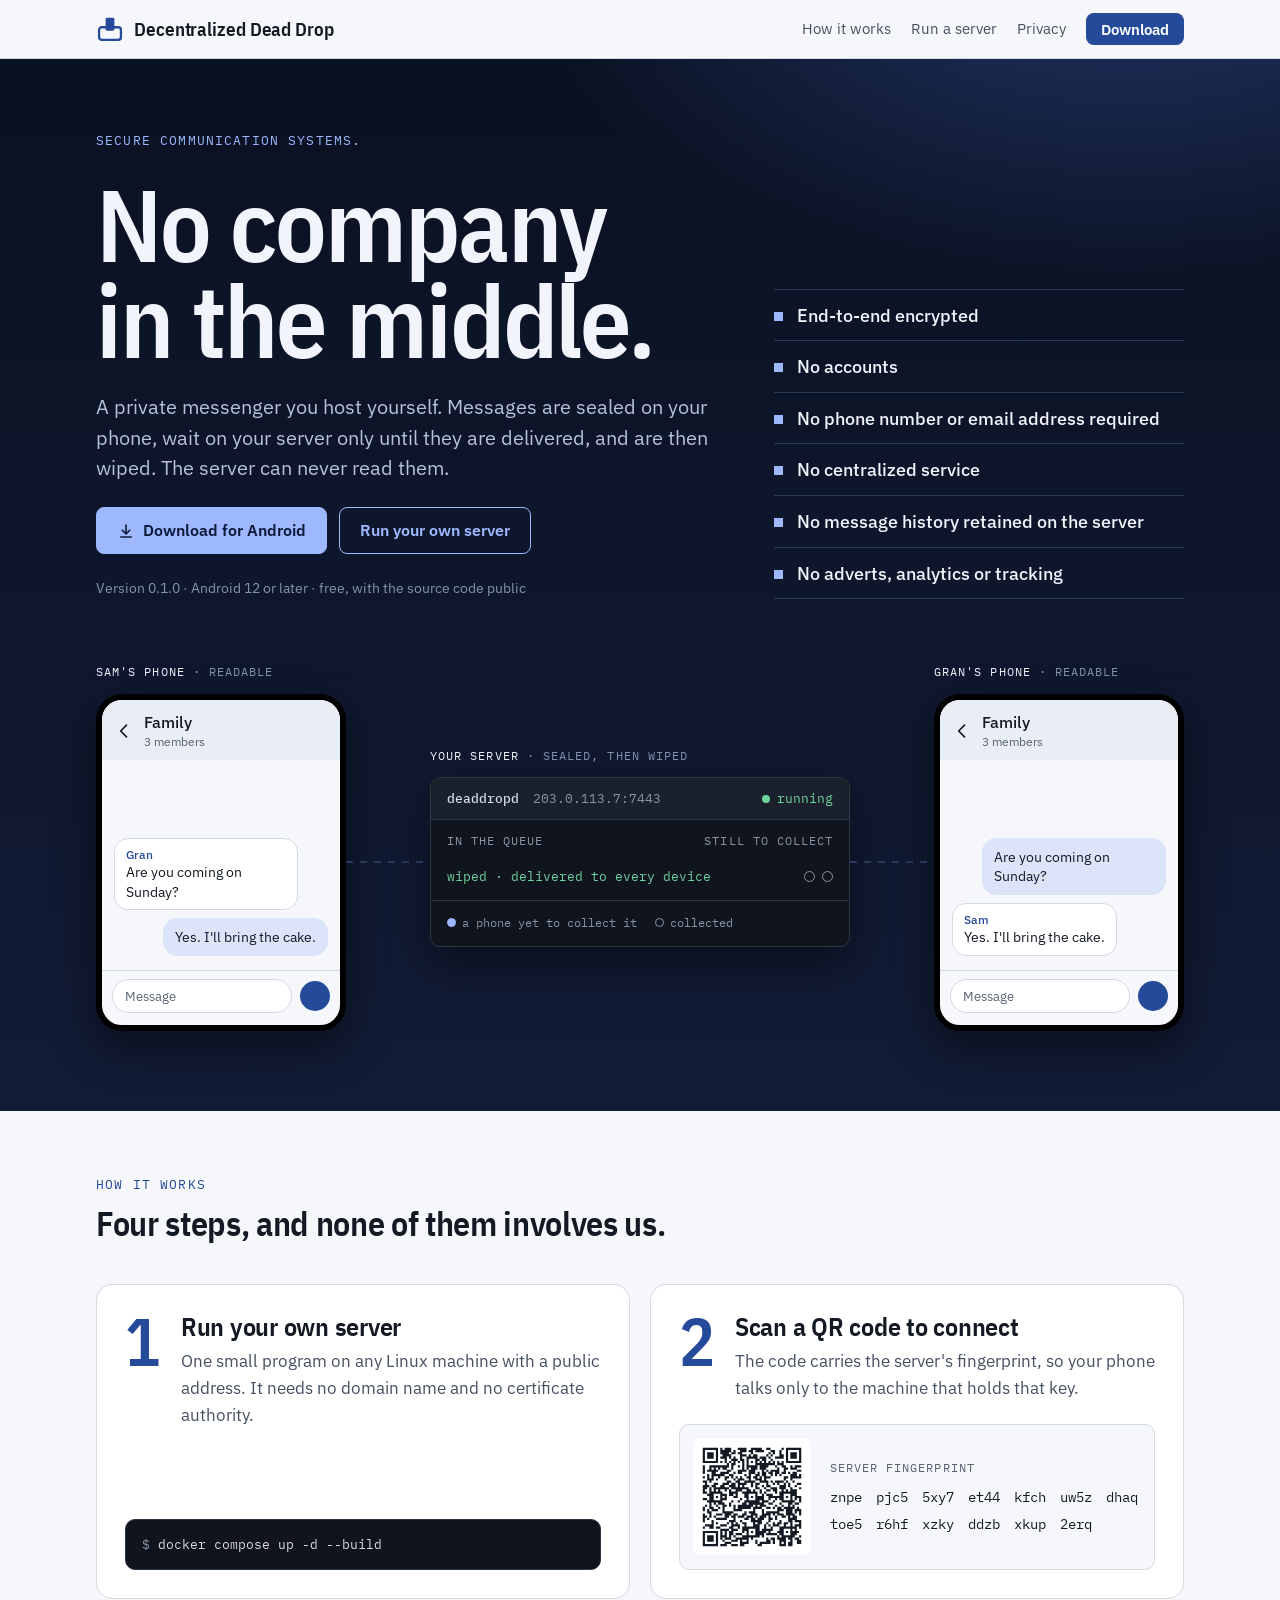
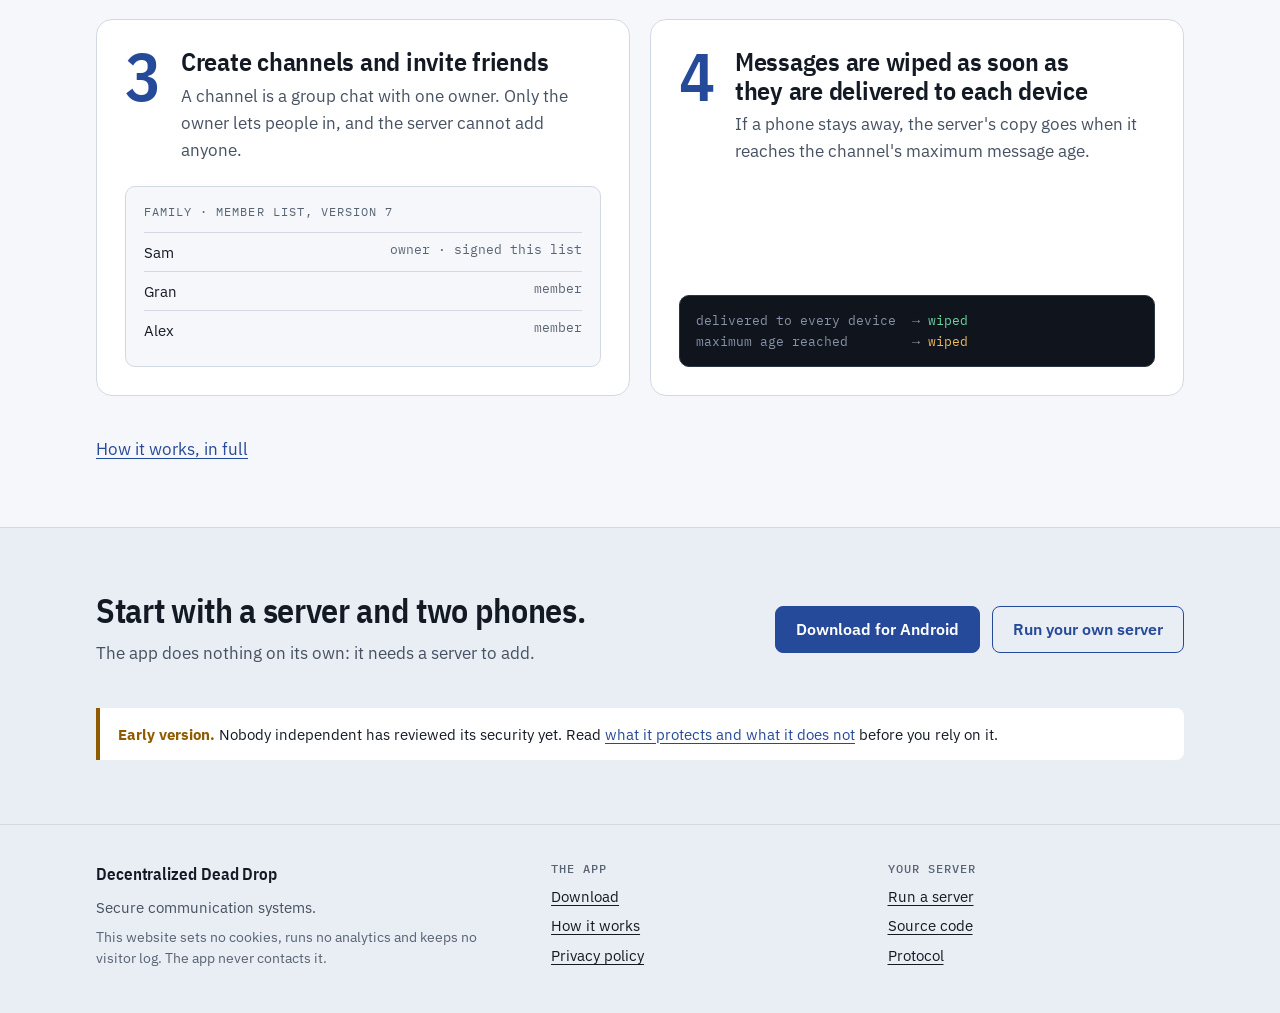
==== site/index.html @ c1031be3 "The website's pages, its web server configuration, and deployment notes from a real server site/: th" ====
<!doctype html>
<html lang="en">
<head>
<meta charset="utf-8">
<meta name="viewport" content="width=device-width, initial-scale=1, viewport-fit=cover">
<title>Decentralized Dead Drop</title>
<meta name="description" content="A private messenger you host yourself. Messages are sealed on your phone, wait on your server only until they are delivered, and are then wiped.">
<link rel="icon" href="icon.svg" type="image/svg+xml">
<link rel="stylesheet" href="style.css">
</head>
<body>
<svg class="defs" width="0" height="0" aria-hidden="true"><symbol id="qr" viewBox="0 0 53 53"><path d="M4 4h7v1h-7zM12 4h1v1h-1zM14 4h3v1h-3zM20 4h4v1h-4zM26 4h5v1h-5zM33 4h2v1h-2zM40 4h1v1h-1zM42 4h7v1h-7zM4 5h1v1h-1zM10 5h1v1h-1zM12 5h5v1h-5zM18 5h1v1h-1zM21 5h3v1h-3zM25 5h2v1h-2zM28 5h4v1h-4zM35 5h2v1h-2zM39 5h1v1h-1zM42 5h1v1h-1zM48 5h1v1h-1zM4 6h1v1h-1zM6 6h3v1h-3zM10 6h1v1h-1zM12 6h4v1h-4zM17 6h2v1h-2zM20 6h2v1h-2zM26 6h1v1h-1zM34 6h1v1h-1zM36 6h1v1h-1zM39 6h1v1h-1zM42 6h1v1h-1zM44 6h3v1h-3zM48 6h1v1h-1zM4 7h1v1h-1zM6 7h3v1h-3zM10 7h1v1h-1zM13 7h4v1h-4zM21 7h3v1h-3zM25 7h1v1h-1zM27 7h2v1h-2zM33 7h1v1h-1zM35 7h1v1h-1zM39 7h2v1h-2zM42 7h1v1h-1zM44 7h3v1h-3zM48 7h1v1h-1zM4 8h1v1h-1zM6 8h3v1h-3zM10 8h1v1h-1zM12 8h3v1h-3zM16 8h1v1h-1zM18 8h1v1h-1zM21 8h1v1h-1zM24 8h5v1h-5zM30 8h3v1h-3zM34 8h1v1h-1zM37 8h4v1h-4zM42 8h1v1h-1zM44 8h3v1h-3zM48 8h1v1h-1zM4 9h1v1h-1zM10 9h1v1h-1zM14 9h1v1h-1zM17 9h3v1h-3zM21 9h2v1h-2zM24 9h1v1h-1zM28 9h2v1h-2zM31 9h2v1h-2zM35 9h1v1h-1zM42 9h1v1h-1zM48 9h1v1h-1zM4 10h7v1h-7zM12 10h1v1h-1zM14 10h1v1h-1zM16 10h1v1h-1zM18 10h1v1h-1zM20 10h1v1h-1zM22 10h1v1h-1zM24 10h1v1h-1zM26 10h1v1h-1zM28 10h1v1h-1zM30 10h1v1h-1zM32 10h1v1h-1zM34 10h1v1h-1zM36 10h1v1h-1zM38 10h1v1h-1zM40 10h1v1h-1zM42 10h7v1h-7zM15 11h1v1h-1zM17 11h2v1h-2zM22 11h1v1h-1zM24 11h1v1h-1zM28 11h9v1h-9zM38 11h3v1h-3zM4 12h1v1h-1zM7 12h9v1h-9zM17 12h1v1h-1zM20 12h1v1h-1zM22 12h1v1h-1zM24 12h5v1h-5zM30 12h4v1h-4zM37 12h1v1h-1zM40 12h2v1h-2zM44 12h1v1h-1zM46 12h3v1h-3zM4 13h1v1h-1zM7 13h1v1h-1zM9 13h1v1h-1zM11 13h1v1h-1zM13 13h2v1h-2zM17 13h1v1h-1zM22 13h1v1h-1zM24 13h1v1h-1zM26 13h3v1h-3zM30 13h3v1h-3zM38 13h1v1h-1zM41 13h2v1h-2zM44 13h3v1h-3zM4 14h1v1h-1zM6 14h5v1h-5zM15 14h2v1h-2zM20 14h4v1h-4zM25 14h3v1h-3zM31 14h1v1h-1zM33 14h1v1h-1zM35 14h4v1h-4zM41 14h1v1h-1zM47 14h2v1h-2zM4 15h1v1h-1zM8 15h2v1h-2zM12 15h4v1h-4zM18 15h1v1h-1zM20 15h2v1h-2zM25 15h3v1h-3zM29 15h1v1h-1zM31 15h2v1h-2zM34 15h2v1h-2zM37 15h2v1h-2zM40 15h2v1h-2zM43 15h1v1h-1zM45 15h2v1h-2zM6 16h1v1h-1zM8 16h6v1h-6zM16 16h2v1h-2zM23 16h1v1h-1zM25 16h1v1h-1zM28 16h2v1h-2zM31 16h2v1h-2zM35 16h1v1h-1zM37 16h1v1h-1zM39 16h1v1h-1zM44 16h3v1h-3zM48 16h1v1h-1zM4 17h1v1h-1zM6 17h1v1h-1zM8 17h1v1h-1zM11 17h1v1h-1zM14 17h2v1h-2zM17 17h1v1h-1zM19 17h1v1h-1zM21 17h1v1h-1zM24 17h2v1h-2zM27 17h2v1h-2zM30 17h1v1h-1zM32 17h3v1h-3zM41 17h2v1h-2zM44 17h5v1h-5zM6 18h3v1h-3zM10 18h1v1h-1zM14 18h1v1h-1zM18 18h1v1h-1zM20 18h3v1h-3zM25 18h1v1h-1zM28 18h3v1h-3zM32 18h1v1h-1zM41 18h1v1h-1zM44 18h1v1h-1zM4 19h2v1h-2zM7 19h1v1h-1zM15 19h2v1h-2zM19 19h2v1h-2zM23 19h5v1h-5zM30 19h4v1h-4zM35 19h1v1h-1zM37 19h4v1h-4zM42 19h1v1h-1zM45 19h1v1h-1zM5 20h1v1h-1zM9 20h2v1h-2zM13 20h3v1h-3zM17 20h2v1h-2zM20 20h4v1h-4zM26 20h1v1h-1zM28 20h2v1h-2zM33 20h1v1h-1zM36 20h1v1h-1zM38 20h1v1h-1zM41 20h1v1h-1zM43 20h1v1h-1zM47 20h2v1h-2zM4 21h3v1h-3zM8 21h2v1h-2zM12 21h2v1h-2zM16 21h3v1h-3zM20 21h1v1h-1zM22 21h1v1h-1zM26 21h1v1h-1zM28 21h1v1h-1zM31 21h1v1h-1zM33 21h2v1h-2zM39 21h3v1h-3zM43 21h1v1h-1zM46 21h1v1h-1zM4 22h2v1h-2zM7 22h1v1h-1zM9 22h7v1h-7zM17 22h8v1h-8zM28 22h2v1h-2zM32 22h1v1h-1zM35 22h3v1h-3zM39 22h3v1h-3zM44 22h1v1h-1zM48 22h1v1h-1zM4 23h1v1h-1zM7 23h1v1h-1zM9 23h1v1h-1zM11 23h1v1h-1zM14 23h1v1h-1zM16 23h1v1h-1zM19 23h3v1h-3zM24 23h2v1h-2zM27 23h1v1h-1zM30 23h1v1h-1zM33 23h2v1h-2zM36 23h2v1h-2zM40 23h1v1h-1zM42 23h1v1h-1zM44 23h3v1h-3zM4 24h2v1h-2zM7 24h6v1h-6zM16 24h4v1h-4zM22 24h7v1h-7zM30 24h1v1h-1zM32 24h1v1h-1zM37 24h1v1h-1zM39 24h8v1h-8zM6 25h3v1h-3zM12 25h3v1h-3zM16 25h2v1h-2zM19 25h1v1h-1zM23 25h2v1h-2zM28 25h1v1h-1zM31 25h1v1h-1zM33 25h3v1h-3zM39 25h2v1h-2zM44 25h3v1h-3zM7 26h2v1h-2zM10 26h1v1h-1zM12 26h1v1h-1zM14 26h1v1h-1zM18 26h2v1h-2zM23 26h2v1h-2zM26 26h1v1h-1zM28 26h4v1h-4zM34 26h7v1h-7zM42 26h1v1h-1zM44 26h1v1h-1zM46 26h3v1h-3zM4 27h2v1h-2zM7 27h2v1h-2zM12 27h3v1h-3zM21 27h1v1h-1zM24 27h1v1h-1zM28 27h4v1h-4zM34 27h1v1h-1zM37 27h1v1h-1zM39 27h2v1h-2zM44 27h1v1h-1zM46 27h1v1h-1zM48 27h1v1h-1zM6 28h7v1h-7zM17 28h1v1h-1zM20 28h1v1h-1zM23 28h7v1h-7zM31 28h3v1h-3zM36 28h1v1h-1zM40 28h6v1h-6zM48 28h1v1h-1zM7 29h1v1h-1zM9 29h1v1h-1zM11 29h3v1h-3zM16 29h1v1h-1zM22 29h2v1h-2zM25 29h7v1h-7zM34 29h2v1h-2zM39 29h1v1h-1zM43 29h2v1h-2zM46 29h2v1h-2zM5 30h1v1h-1zM7 30h1v1h-1zM10 30h1v1h-1zM13 30h2v1h-2zM16 30h1v1h-1zM18 30h1v1h-1zM20 30h7v1h-7zM28 30h1v1h-1zM30 30h3v1h-3zM37 30h1v1h-1zM40 30h1v1h-1zM43 30h1v1h-1zM45 30h1v1h-1zM4 31h1v1h-1zM7 31h2v1h-2zM11 31h1v1h-1zM13 31h1v1h-1zM18 31h1v1h-1zM20 31h6v1h-6zM27 31h4v1h-4zM33 31h2v1h-2zM36 31h1v1h-1zM38 31h2v1h-2zM41 31h5v1h-5zM47 31h1v1h-1zM4 32h1v1h-1zM6 32h1v1h-1zM8 32h3v1h-3zM13 32h1v1h-1zM18 32h4v1h-4zM27 32h1v1h-1zM31 32h1v1h-1zM38 32h3v1h-3zM42 32h3v1h-3zM46 32h3v1h-3zM6 33h2v1h-2zM13 33h5v1h-5zM23 33h1v1h-1zM25 33h3v1h-3zM31 33h1v1h-1zM33 33h6v1h-6zM42 33h3v1h-3zM46 33h1v1h-1zM48 33h1v1h-1zM4 34h1v1h-1zM7 34h1v1h-1zM10 34h3v1h-3zM14 34h3v1h-3zM18 34h2v1h-2zM22 34h2v1h-2zM26 34h3v1h-3zM31 34h4v1h-4zM36 34h1v1h-1zM38 34h3v1h-3zM42 34h4v1h-4zM48 34h1v1h-1zM4 35h2v1h-2zM7 35h1v1h-1zM9 35h1v1h-1zM14 35h2v1h-2zM17 35h2v1h-2zM20 35h3v1h-3zM24 35h3v1h-3zM28 35h1v1h-1zM30 35h3v1h-3zM34 35h1v1h-1zM37 35h1v1h-1zM40 35h2v1h-2zM43 35h1v1h-1zM45 35h2v1h-2zM4 36h1v1h-1zM6 36h1v1h-1zM10 36h5v1h-5zM18 36h1v1h-1zM23 36h2v1h-2zM26 36h2v1h-2zM29 36h3v1h-3zM34 36h2v1h-2zM37 36h1v1h-1zM43 36h4v1h-4zM4 37h1v1h-1zM8 37h1v1h-1zM16 37h3v1h-3zM21 37h1v1h-1zM26 37h5v1h-5zM34 37h1v1h-1zM39 37h1v1h-1zM43 37h2v1h-2zM46 37h3v1h-3zM8 38h1v1h-1zM10 38h1v1h-1zM15 38h1v1h-1zM17 38h1v1h-1zM19 38h1v1h-1zM22 38h2v1h-2zM27 38h1v1h-1zM29 38h2v1h-2zM33 38h1v1h-1zM36 38h1v1h-1zM38 38h2v1h-2zM41 38h2v1h-2zM44 38h1v1h-1zM48 38h1v1h-1zM5 39h4v1h-4zM12 39h3v1h-3zM17 39h4v1h-4zM23 39h1v1h-1zM27 39h3v1h-3zM32 39h1v1h-1zM34 39h1v1h-1zM36 39h3v1h-3zM41 39h1v1h-1zM44 39h1v1h-1zM46 39h3v1h-3zM4 40h1v1h-1zM7 40h2v1h-2zM10 40h2v1h-2zM16 40h2v1h-2zM20 40h1v1h-1zM22 40h8v1h-8zM32 40h1v1h-1zM35 40h1v1h-1zM39 40h8v1h-8zM48 40h1v1h-1zM12 41h4v1h-4zM17 41h3v1h-3zM22 41h3v1h-3zM28 41h2v1h-2zM31 41h5v1h-5zM39 41h2v1h-2zM44 41h1v1h-1zM46 41h1v1h-1zM4 42h7v1h-7zM12 42h1v1h-1zM14 42h1v1h-1zM16 42h2v1h-2zM22 42h1v1h-1zM24 42h1v1h-1zM26 42h1v1h-1zM28 42h5v1h-5zM34 42h1v1h-1zM38 42h3v1h-3zM42 42h1v1h-1zM44 42h4v1h-4zM4 43h1v1h-1zM10 43h1v1h-1zM12 43h1v1h-1zM14 43h1v1h-1zM16 43h2v1h-2zM19 43h3v1h-3zM24 43h1v1h-1zM28 43h4v1h-4zM33 43h5v1h-5zM39 43h2v1h-2zM44 43h3v1h-3zM4 44h1v1h-1zM6 44h3v1h-3zM10 44h1v1h-1zM12 44h3v1h-3zM16 44h1v1h-1zM18 44h1v1h-1zM22 44h8v1h-8zM31 44h1v1h-1zM38 44h1v1h-1zM40 44h6v1h-6zM48 44h1v1h-1zM4 45h1v1h-1zM6 45h3v1h-3zM10 45h1v1h-1zM12 45h1v1h-1zM14 45h3v1h-3zM19 45h6v1h-6zM26 45h1v1h-1zM33 45h1v1h-1zM35 45h2v1h-2zM38 45h4v1h-4zM43 45h2v1h-2zM46 45h2v1h-2zM4 46h1v1h-1zM6 46h3v1h-3zM10 46h1v1h-1zM13 46h1v1h-1zM17 46h3v1h-3zM21 46h1v1h-1zM24 46h1v1h-1zM28 46h1v1h-1zM33 46h2v1h-2zM36 46h1v1h-1zM39 46h3v1h-3zM44 46h1v1h-1zM47 46h2v1h-2zM4 47h1v1h-1zM10 47h1v1h-1zM14 47h3v1h-3zM21 47h4v1h-4zM28 47h1v1h-1zM30 47h5v1h-5zM36 47h1v1h-1zM39 47h1v1h-1zM41 47h1v1h-1zM43 47h2v1h-2zM47 47h2v1h-2zM4 48h7v1h-7zM12 48h3v1h-3zM17 48h3v1h-3zM21 48h2v1h-2zM29 48h2v1h-2zM39 48h3v1h-3zM43 48h2v1h-2zM0 53h53v1h-53z"/></symbol></svg>

<header class="top">
  <div class="wrap">
    <a class="brand" href="index.html">
      <svg viewBox="0 0 32 32" aria-hidden="true"><rect x="3.5" y="14" width="25" height="14.5" rx="3" fill="none" stroke="currentColor" stroke-width="2.6"/><rect x="11" y="3" width="10" height="15" rx="1.6" fill="currentColor"/></svg>
      Decentralized Dead Drop
    </a>
    <nav class="nav" aria-label="Main">
      <a href="how-it-works.html">How it works</a>
      <a href="server.html">Run a server</a>
      <a href="privacy.html">Privacy</a>
      <a class="btn" href="download.html">Download</a>
    </nav>
  </div>
</header>

<main>
  <section class="hero-b">
    <div class="wrap">
      <div class="hb-top">
        <div class="hb-text">
          <p class="eyebrow">Secure communication systems.</p>
          <h1>No company in the middle.</h1>
          <p class="lede">A private messenger you host yourself. Messages are sealed on your phone, wait on your server only until they are delivered, and are then wiped. The server can never read them.</p>
          <div class="actions">
            <a class="btn" href="download.html"><svg viewBox="0 0 24 24" aria-hidden="true"><path d="M12 4v12m0 0l-5-5m5 5l5-5M5 20h14"/></svg>Download for Android</a>
            <a class="btn ghost" href="server.html">Run your own server</a>
          </div>
          <p class="small">Version 0.1.0 · Android 12 or later · free, with the source code public</p>
        </div>
        <ul class="core">
          <li>End-to-end encrypted</li>
          <li>No accounts</li>
          <li>No phone number or email address required</li>
          <li>No centralized service</li>
          <li>No message history retained on the server</li>
          <li>No adverts, analytics or tracking</li>
        </ul>
      </div>

      <div class="relay" role="img" aria-label="Illustration: Sam sends a message from a phone. It crosses the server sealed, where it waits until Gran's phone and every other member's phone has collected it, and is then wiped. Only the phones can read it.">
        <div class="node">
          <p class="node-label">Sam's phone <span>readable</span></p>
          <div class="phone">
            <div class="p-bar"><svg viewBox="0 0 24 24"><path d="M15 5l-7 7 7 7"/></svg><div><b>Family</b><small>3 members</small></div></div>
            <div class="p-msgs">
              <div class="b theirs"><small>Gran</small>Are you coming on Sunday?</div>
              <div class="b mine new sent">Yes. I'll bring the cake.</div>
            </div>
            <div class="p-send"><span>Message</span><i></i></div>
          </div>
        </div>
        <div class="link one"><i></i></div>
        <div class="node mid">
          <p class="node-label">Your server <span>sealed, then wiped</span></p>
          <div class="term">
            <div class="term-bar"><b>deaddropd</b><span class="dim">203.0.113.7:7443</span><span class="run">running</span></div>
            <div class="q-head"><span>In the queue</span><span>Still to collect</span></div>
            <ol class="q">
              <li class="q-row wiped"><div class="q-left"><div class="q-live"><b>sealed · 256 bytes</b><span class="q-cipher">kQ3vT9mXw0aB7dPzL2eRj8sYh4uNf6cGq1oVtKx5iMw</span></div><div class="q-end">wiped · delivered to every device</div></div><span class="q-marks"><i class="got"></i><i class="got"></i></span></li>
            </ol>
            <div class="q-foot"><span><i></i>a phone yet to collect it</span><span><i class="got"></i>collected</span></div>
          </div>
        </div>
        <div class="link two"><i></i></div>
        <div class="node">
          <p class="node-label">Gran's phone <span>readable</span></p>
          <div class="phone">
            <div class="p-bar"><svg viewBox="0 0 24 24"><path d="M15 5l-7 7 7 7"/></svg><div><b>Family</b><small>3 members</small></div></div>
            <div class="p-msgs">
              <div class="b mine">Are you coming on Sunday?</div>
              <div class="b theirs new got"><small>Sam</small>Yes. I'll bring the cake.</div>
            </div>
            <div class="p-send"><span>Message</span><i></i></div>
          </div>
        </div>
      </div>
    </div>
  </section>

  <section class="band">
    <div class="wrap stack-lg">
      <div class="head">
        <p class="eyebrow">How it works</p>
        <h2>Four steps, and none of them involves us.</h2>
      </div>
      <ol class="steps-b">
        <li>
          <div class="say"><h3>Run your own server</h3><p>One small program on any Linux machine with a public address. It needs no domain name and no certificate authority.</p></div>
          <div class="show"><div class="term flat"><pre><span class="dim">$</span> docker compose up -d --build</pre></div></div>
        </li>
        <li>
          <div class="say"><h3>Scan a QR code to connect</h3><p>The code carries the server's fingerprint, so your phone talks only to the machine that holds that key.</p></div>
          <div class="show scan"><svg class="qr on-card" viewBox="0 0 53 53" role="img" aria-label="An example QR code for adding a server"><rect width="53" height="53" class="qr-light"/><use href="#qr" class="qr-dark"/></svg><div class="scan-fp"><span class="label">Server fingerprint</span><div class="fp"><span>znpe</span><span>pjc5</span><span>5xy7</span><span>et44</span><span>kfch</span><span>uw5z</span><span>dhaq</span><span>toe5</span><span>r6hf</span><span>xzky</span><span>ddzb</span><span>xkup</span><span>2erq</span></div></div></div>
        </li>
        <li>
          <div class="say"><h3>Create channels and invite friends</h3><p>A channel is a group chat with one owner. Only the owner lets people in, and the server cannot add anyone.</p></div>
          <div class="show"><div class="card"><span class="label">Family · member list, version 7</span><ul class="roster"><li>Sam <span>owner · signed this list</span></li><li>Gran <span>member</span></li><li>Alex <span>member</span></li></ul></div></div>
        </li>
        <li>
          <div class="say"><h3>Messages are wiped as soon as they are delivered to each device</h3><p>If a phone stays away, the server's copy goes when it reaches the channel's maximum message age.</p></div>
          <div class="show"><div class="term flat"><pre><span class="dim">delivered to every device  →</span> <span class="ok">wiped</span>
<span class="dim">maximum age reached        →</span> <span class="wait">wiped</span></pre></div></div>
        </li>
      </ol>
      <p><a href="how-it-works.html">How it works, in full</a></p>
    </div>
  </section>

  <section class="band tint">
    <div class="wrap stack-lg">
      <div class="cta-row">
        <div class="head"><h2>Start with a server and two phones.</h2><p class="soft">The app does nothing on its own: it needs a server to add.</p></div>
        <div class="actions"><a class="btn" href="download.html">Download for Android</a><a class="btn ghost" href="server.html">Run your own server</a></div>
      </div>
      <p class="status"><b>Early version.</b> Nobody independent has reviewed its security yet. Read <a href="how-it-works.html">what it protects and what it does not</a> before you rely on it.</p>
    </div>
  </section>
</main>

<footer>
  <div class="wrap">
    <div class="stack tight">
      <a class="brand minor" href="index.html">Decentralized Dead Drop</a>
      <p>Secure communication systems.</p>
      <p class="small">This website sets no cookies, runs no analytics and keeps no visitor log. The app never contacts it.</p>
    </div>
    <div>
      <h3>The app</h3>
      <ul><li><a href="download.html">Download</a></li><li><a href="how-it-works.html">How it works</a></li><li><a href="privacy.html">Privacy policy</a></li></ul>
    </div>
    <div>
      <h3>Your server</h3>
      <ul><li><a href="server.html">Run a server</a></li><li><a href="https://github.com/edward-b-1/decentralizeddeaddrop">Source code</a></li><li><a href="https://github.com/edward-b-1/decentralizeddeaddrop/blob/main/docs/PROTOCOL.md">Protocol</a></li></ul>
    </div>
  </div>
</footer>
</body>
</html>
---- site/style.css ----
/* decentralizeddeaddrop.com. Plain pages: no script, no cookies, nothing loaded from anyone else. */

/* One file holds every weight of IBM Plex Sans. */
@font-face { font-family: "IBM Plex Sans"; font-weight: 100 700; font-style: normal; font-display: swap; src: url("fonts/ibm-plex-sans.woff2") format("woff2"); }
@font-face { font-family: "IBM Plex Sans Condensed"; font-weight: 500; font-style: normal; font-display: swap; src: url("fonts/ibm-plex-sans-condensed-500.woff2") format("woff2"); }
@font-face { font-family: "IBM Plex Sans Condensed"; font-weight: 600; font-style: normal; font-display: swap; src: url("fonts/ibm-plex-sans-condensed-600.woff2") format("woff2"); }
@font-face { font-family: "IBM Plex Mono"; font-weight: 400; font-style: normal; font-display: swap; src: url("fonts/ibm-plex-mono-400.woff2") format("woff2"); }
@font-face { font-family: "IBM Plex Mono"; font-weight: 500; font-style: normal; font-display: swap; src: url("fonts/ibm-plex-mono-500.woff2") format("woff2"); }

:root { color-scheme: light; }
html { -webkit-text-size-adjust: 100%; }
body { margin: 0; }
img, svg { max-width: 100%; }
/* Layout: left-aligned pages on the app's cool grey ground. Dark mono panels always mean
   "the server" (its queue, its terminal); everything else stays quiet around them. */
:root {
  --bg: #F5F7FA; --surface: #FFFFFF; --surface-2: #E9EDF4; --line: #D3D9E3;
  --ink: #141A24; --ink-soft: #465162; --muted: #586373;
  --accent: #264A9A; --accent-soft: #DBE4F8; --on-accent: #FFFFFF;
  --ok: #1B7245; --wait: #8F5B00; --danger: #B3261E;
  --term: #10151D; --term-2: #1A212C; --term-line: #2A3442; --term-fg: #D5DCE8; --term-dim: #8793A6;
  --term-accent: #9DB8FF; --term-ok: #6FD3A0; --term-wait: #F0B95B;
  --shadow: rgba(20, 26, 36, .16);
  --display: "IBM Plex Sans Condensed", "IBM Plex Sans", "Arial Narrow", system-ui, sans-serif;
  --text: "IBM Plex Sans", system-ui, "Segoe UI", sans-serif;
  --mono: "IBM Plex Mono", ui-monospace, Consolas, "Courier New", monospace;
}
@media (prefers-color-scheme: dark) {
  :root {
    --bg: #11151C; --surface: #1A202A; --surface-2: #222A36; --line: #2F3846;
    --ink: #E6EAF1; --ink-soft: #AAB4C3; --muted: #98A3B4;
    --accent: #9DB8FF; --accent-soft: #24345C; --on-accent: #0E1A3A;
    --ok: #6FD3A0; --wait: #F0B95B; --danger: #FF8A80;
    --term: #090C11; --term-2: #131922; --term-line: #2F3846; --term-fg: #D5DCE8; --term-dim: #8793A6;
    --term-accent: #9DB8FF; --term-ok: #6FD3A0; --term-wait: #F0B95B;
    --shadow: rgba(0, 0, 0, .5);
    color-scheme: dark;
  }
}

* { box-sizing: border-box; }
body { background: var(--bg); color: var(--ink); font-family: var(--text); font-size: 17px; line-height: 1.6; }
body::before { content: ""; position: fixed; inset: 0 0 auto; height: env(safe-area-inset-top, 0px); z-index: 10; background: var(--bg); }
.wrap { max-width: 1120px; margin: 0 auto; padding-left: max(16px, env(safe-area-inset-left, 0px)); padding-right: max(16px, env(safe-area-inset-right, 0px)); }
a { color: var(--accent); text-underline-offset: 3px; }
a:focus-visible, button:focus-visible { outline: 3px solid var(--accent); outline-offset: 3px; border-radius: 4px; }
h1, h2, h3, p, ul, ol, dl, dd, figure, pre { margin: 0; }
h1, h2 { font-family: var(--display); font-weight: 600; letter-spacing: -.01em; text-wrap: balance; }
h1 { font-size: clamp(2.3rem, 5.4vw, 3.7rem); line-height: 1.04; }
h2 { font-size: clamp(1.6rem, 3vw, 2.1rem); line-height: 1.15; }
h3 { font-size: 1.06rem; font-weight: 600; line-height: 1.35; }
.eyebrow { font-family: var(--mono); font-size: .8rem; letter-spacing: .09em; text-transform: uppercase; color: var(--accent); }
.lede { font-size: 1.18rem; line-height: 1.55; color: var(--ink-soft); max-width: 60ch; }
.soft { color: var(--ink-soft); }
.small { font-size: .875rem; line-height: 1.5; color: var(--muted); }
.mono { font-family: var(--mono); font-size: .88em; }


/* ---------- header ---------- */
.top { position: sticky; top: env(safe-area-inset-top, 0px); z-index: 9; background: var(--bg); border-bottom: 1px solid var(--line); }
.top .wrap { display: flex; flex-wrap: wrap; align-items: center; justify-content: space-between; gap: 6px 24px; padding-block: 10px; }
.brand { display: flex; align-items: center; gap: 10px; color: var(--ink); text-decoration: none; font-family: var(--display); font-weight: 600; font-size: 1.2rem; letter-spacing: -.005em; }
.brand svg { width: 28px; height: 28px; flex: none; color: var(--accent); }
.nav { display: flex; flex-wrap: wrap; align-items: center; gap: 4px 20px; font-size: .95rem; }
.nav a { color: var(--ink-soft); text-decoration: none; padding: 6px 0; border-bottom: 2px solid transparent; }
.nav a:hover { color: var(--ink); }
.nav a[aria-current="page"] { color: var(--ink); border-bottom-color: var(--accent); }
.nav a.btn { color: var(--on-accent); border-bottom: none; padding: 7px 14px; font-size: .92rem; }

.btn { display: inline-flex; align-items: center; gap: 8px; font: 600 1rem/1.2 var(--text); padding: 13px 20px; border-radius: 8px; border: 1.5px solid var(--accent); background: var(--accent); color: var(--on-accent); text-decoration: none; cursor: pointer; }
.btn:hover { filter: brightness(1.08); }
.btn.ghost { background: transparent; color: var(--accent); }
.btn svg { width: 18px; height: 18px; fill: none; stroke: currentColor; stroke-width: 2.2; stroke-linecap: round; stroke-linejoin: round; }
.actions { display: flex; flex-wrap: wrap; gap: 12px; }

/* ---------- page furniture ---------- */
.band { padding-block: 64px; }
.band + .band { border-top: 1px solid var(--line); }
.band.tint { background: var(--surface-2); }
.stack { display: flex; flex-direction: column; gap: 20px; }
.stack-lg { display: flex; flex-direction: column; gap: 40px; }
.head { display: flex; flex-direction: column; gap: 10px; max-width: 62ch; }
.prose { display: flex; flex-direction: column; gap: 16px; max-width: 66ch; }
.prose ul, .prose ol { padding-left: 1.2em; display: flex; flex-direction: column; gap: 8px; }
.pagehead { padding-block: 56px 40px; }
.pagehead .wrap { display: flex; flex-direction: column; gap: 16px; }

/* ---------- "the server" panels ---------- */
.term { background: var(--term); color: var(--term-fg); border: 1px solid var(--term-line); border-radius: 10px; font-family: var(--mono); font-size: .84rem; line-height: 1.55; box-shadow: 0 14px 34px var(--shadow); min-width: 0; overflow: hidden; }
.term-bar { display: flex; flex-wrap: wrap; gap: 4px 14px; align-items: baseline; padding: 10px 16px; background: var(--term-2); border-bottom: 1px solid var(--term-line); }
.term-bar b { font-weight: 500; }
.term .dim { color: var(--term-dim); }
.term .hi { color: var(--term-accent); }
.term .run { margin-left: auto; color: var(--term-ok); }
.term .run::before { content: ""; display: inline-block; width: 8px; height: 8px; border-radius: 50%; background: var(--term-ok); margin-right: 7px; }
.term pre { font: inherit; padding: 14px 16px; overflow-x: auto; white-space: pre; }
.term pre + pre { border-top: 1px solid var(--term-line); }
.term.flat { box-shadow: none; }
.qr-box { padding: 4px 16px 16px; }
.qr { display: block; width: min(250px, 100%); height: auto; }
.qr-light { fill: var(--term-fg); } .qr-dark { fill: var(--term); }

/* the queue */
.q-head { display: flex; justify-content: space-between; gap: 12px; padding: 12px 16px 6px; font-size: .72rem; letter-spacing: .09em; text-transform: uppercase; color: var(--term-dim); }
.q { list-style: none; padding: 0 8px; display: flex; flex-direction: column; }
.q-row { display: grid; grid-template-columns: minmax(0, 1fr) auto; align-items: center; gap: 14px; padding: 10px 8px; border-top: 1px solid var(--term-line); }
.q-left { position: relative; min-width: 0; }
.q-live { display: flex; gap: 12px; min-width: 0; white-space: nowrap; }
.q-live b { font-weight: 500; flex: none; }
.q-cipher { color: var(--term-dim); overflow: hidden; text-overflow: ellipsis; min-width: 0; }
.q-end { position: absolute; inset: 0; opacity: 0; color: var(--term-ok); white-space: nowrap; overflow: hidden; text-overflow: ellipsis; }
.q-row.aged .q-end { color: var(--term-wait); }
.q-marks { display: flex; gap: 7px; }
.q-marks i { width: 11px; height: 11px; border-radius: 50%; background: var(--term-accent); border: 1.5px solid var(--term-accent); }
.q-marks i.got { background: transparent; border-color: var(--term-dim); }
.q-row.wiped .q-live { opacity: 0; } .q-row.wiped .q-end { opacity: 1; }
.q-foot { padding: 12px 16px 14px; border-top: 1px solid var(--term-line); color: var(--term-dim); font-size: .78rem; display: flex; flex-wrap: wrap; gap: 4px 18px; }
.q-foot i { display: inline-block; width: 9px; height: 9px; border-radius: 50%; margin-right: 6px; border: 1.5px solid var(--term-accent); background: var(--term-accent); }
.q-foot i.got { background: transparent; border-color: var(--term-dim); }
@media (prefers-reduced-motion: no-preference) {
  .q-row { animation: q-life 14s linear infinite; }
  .q-row .q-live { animation: q-live 14s linear infinite; }
  .q-row .q-end { animation: q-end 14s linear infinite; }
  .q-row .q-marks i:nth-child(1) { animation: q-m1 14s linear infinite; }
  .q-row .q-marks i:nth-child(2) { animation: q-m2 14s linear infinite; }
  .q-row .q-marks i:nth-child(3) { animation: q-m3 14s linear infinite; }
  .q-row.aged .q-marks i:nth-child(2), .q-row.aged .q-marks i:nth-child(3) { animation: none; }
  .q-row:nth-child(2), .q-row:nth-child(2) * { animation-delay: -3.5s; }
  .q-row:nth-child(3), .q-row:nth-child(3) * { animation-delay: -7s; }
  .q-row:nth-child(4), .q-row:nth-child(4) * { animation-delay: -10.5s; }
}
@keyframes q-life { 0% { opacity: 0; } 4%, 93% { opacity: 1; } 100% { opacity: 0; } }
@keyframes q-live { 0%, 70% { opacity: 1; } 74%, 100% { opacity: 0; } }
@keyframes q-end { 0%, 72% { opacity: 0; } 76%, 100% { opacity: 1; } }
@keyframes q-m1 { 0%, 19.9% { background: var(--term-accent); border-color: var(--term-accent); } 20%, 100% { background: transparent; border-color: var(--term-dim); } }
@keyframes q-m2 { 0%, 41.9% { background: var(--term-accent); border-color: var(--term-accent); } 42%, 100% { background: transparent; border-color: var(--term-dim); } }
@keyframes q-m3 { 0%, 65.9% { background: var(--term-accent); border-color: var(--term-accent); } 66%, 100% { background: transparent; border-color: var(--term-dim); } }

/* ---------- home ---------- */
.hero { padding-block: 64px 56px; }
.hero .wrap { display: grid; grid-template-columns: minmax(0, 1.05fr) minmax(0, .95fr); gap: 48px; align-items: center; }
.hero-text { display: flex; flex-direction: column; gap: 22px; min-width: 0; }
.hero figure { display: flex; flex-direction: column; gap: 12px; min-width: 0; }
.status { border-left: 4px solid var(--wait); background: var(--surface); padding: 14px 18px; border-radius: 0 8px 8px 0; font-size: .95rem; }
.status b { color: var(--wait); }

.steps { list-style: none; padding: 0; display: flex; flex-direction: column; counter-reset: step; }
.steps > li { counter-increment: step; display: grid; grid-template-columns: 64px minmax(0, 1fr) minmax(0, 1fr); gap: 8px 32px; padding-block: 28px; border-top: 1px solid var(--line); align-items: start; }
.steps > li::before { content: counter(step); font-family: var(--display); font-weight: 600; font-size: 3rem; line-height: .9; color: var(--accent); }
.steps .say { display: flex; flex-direction: column; gap: 8px; min-width: 0; }
.steps .say p { color: var(--ink-soft); }
.steps .show { min-width: 0; }
.steps.wide > li { grid-template-columns: 64px minmax(0, 1fr); }
.steps.wide .say { gap: 14px; }

.card { background: var(--surface); border: 1px solid var(--line); border-radius: 10px; padding: 16px 18px; display: flex; flex-direction: column; gap: 10px; min-width: 0; }
.card .label { font-family: var(--mono); font-size: .72rem; letter-spacing: .09em; text-transform: uppercase; color: var(--muted); }
.fp { display: grid; grid-template-columns: repeat(auto-fill, minmax(4.2ch, 1fr)); gap: 6px 14px; font-family: var(--mono); font-size: 1rem; font-variant-numeric: tabular-nums; }
.roster { list-style: none; padding: 0; display: flex; flex-direction: column; }
.roster li { display: flex; justify-content: space-between; gap: 12px; padding: 7px 0; border-top: 1px solid var(--line); font-size: .95rem; }
.roster li span { color: var(--muted); font-family: var(--mono); font-size: .8rem; }
.digits { display: grid; grid-template-columns: repeat(3, auto); justify-content: start; gap: 6px 22px; font-family: var(--mono); font-size: 1.25rem; font-variant-numeric: tabular-nums; letter-spacing: .04em; }

.two { display: grid; grid-template-columns: repeat(2, minmax(0, 1fr)); gap: 40px 56px; }
.list { list-style: none; padding: 0; display: flex; flex-direction: column; }
.list li { padding: 14px 0; border-top: 1px solid var(--line); display: flex; flex-direction: column; gap: 2px; }
.list li b { font-weight: 600; }
.list li span { color: var(--ink-soft); font-size: .97rem; }
.list.out li b::before { content: "No "; color: var(--danger); }

.scroll { overflow-x: auto; }
table { border-collapse: collapse; width: 100%; font-size: .97rem; }
th, td { text-align: left; vertical-align: top; padding: 12px 16px 12px 0; border-top: 1px solid var(--line); }
th { font-family: var(--mono); font-size: .74rem; font-weight: 500; letter-spacing: .08em; text-transform: uppercase; color: var(--muted); border-top: none; }
td.can { color: var(--ink); } td.cannot { color: var(--ink); }
th.can { color: var(--wait); } th.cannot { color: var(--ok); }
td code, p code, li code { font-family: var(--mono); font-size: .88em; background: var(--surface-2); padding: 1px 5px; border-radius: 4px; overflow-wrap: anywhere; }
.band.tint td code, .band.tint p code { background: var(--surface); }

.cta .wrap { display: flex; flex-wrap: wrap; align-items: center; justify-content: space-between; gap: 24px; }

/* ---------- download ---------- */
.dl { display: grid; grid-template-columns: minmax(0, 1.1fr) minmax(0, .9fr); gap: 40px 56px; align-items: start; }
.dl-card { background: var(--surface); border: 1px solid var(--line); border-radius: 12px; padding: 24px; display: flex; flex-direction: column; gap: 18px; min-width: 0; }
.facts { display: grid; grid-template-columns: auto minmax(0, 1fr); gap: 8px 20px; font-size: .95rem; }
.facts dt { color: var(--muted); }
.facts dd { min-width: 0; overflow-wrap: anywhere; }
.hash { font-family: var(--mono); font-size: .8rem; line-height: 1.6; overflow-wrap: anywhere; }

/* ---------- footer ---------- */
footer { border-top: 1px solid var(--line); background: var(--surface-2); font-size: .92rem; color: var(--ink-soft); }
footer .wrap { padding-block: 36px 44px; display: grid; grid-template-columns: minmax(0, 1.4fr) minmax(0, 1fr) minmax(0, 1fr); gap: 28px 40px; }
footer h3 { font-family: var(--mono); font-size: .74rem; font-weight: 500; letter-spacing: .09em; text-transform: uppercase; color: var(--muted); margin-bottom: 8px; }
footer ul { list-style: none; padding: 0; display: flex; flex-direction: column; gap: 6px; }
footer a { color: var(--ink); }

@media (max-width: 860px) {
  .hero .wrap, .two, .dl { grid-template-columns: minmax(0, 1fr); }
  .steps > li { grid-template-columns: 44px minmax(0, 1fr); }
  .steps > li::before { font-size: 2.3rem; }
  .steps .show { grid-column: 2; }
  .steps.wide > li { grid-template-columns: 44px minmax(0, 1fr); }
  footer .wrap { grid-template-columns: minmax(0, 1fr); }
  .band { padding-block: 48px; }
  .hero { padding-block: 40px; }
}
@media (max-width: 480px) {
  body { font-size: 16px; }
  .steps > li, .steps.wide > li { grid-template-columns: minmax(0, 1fr); }
  .steps .show { grid-column: 1; }
  .q-cipher { display: none; }
}

/* ---------- the landing page ---------- */
/* The hero keeps one look in both themes: night blue, with the app shown as it looks by day. */
:root {
  --night: #0A1122; --night-2: #121C36; --night-line: #2A3757; --night-glow: rgba(78, 118, 224, .38);
  --h-fg: #F1F4FB; --h-soft: #B7C2D8; --h-dim: #8492AD; --h-accent: #9DB8FF; --h-on-accent: #0E1A3A;
  --p-screen: #F5F7FA; --p-surface: #FFFFFF; --p-bar: #E9EDF4; --p-line: #D3D9E3; --p-ink: #141A24; --p-muted: #586373; --p-mine: #DBE4F8; --p-accent: #264A9A;
}
.hero-b { background: radial-gradient(1000px 560px at 88% -12%, var(--night-glow), transparent 62%), linear-gradient(180deg, var(--night), var(--night-2)); color: var(--h-fg); padding-block: 72px 80px; }
.hero-b .wrap { display: flex; flex-direction: column; gap: 64px; }
.hb-top { display: grid; grid-template-columns: minmax(0, 1.2fr) minmax(0, .8fr); gap: 40px 64px; align-items: end; }
.hb-text { display: flex; flex-direction: column; gap: 24px; min-width: 0; }
.hero-b h1 { font-size: clamp(3.1rem, 8.6vw, 6.4rem); line-height: .94; letter-spacing: -.02em; }
.hero-b .eyebrow { color: var(--h-accent); }
.hero-b .lede { color: var(--h-soft); font-size: 1.22rem; }
.hero-b .small { color: var(--h-dim); }
.hero-b .btn { background: var(--h-accent); border-color: var(--h-accent); color: var(--h-on-accent); }
.hero-b .btn.ghost { background: transparent; color: var(--h-accent); }
.hero-b a:focus-visible { outline-color: var(--h-fg); }
.core { list-style: none; padding: 0; margin: 0; display: flex; flex-direction: column; min-width: 0; }
.core li { display: flex; align-items: baseline; gap: 14px; padding: 13px 0; border-top: 1px solid var(--night-line); font-size: 1.14rem; font-weight: 500; line-height: 1.35; }
.core li:last-child { border-bottom: 1px solid var(--night-line); }
.core li::before { content: ""; flex: none; width: 9px; height: 9px; background: var(--h-accent); transform: translateY(-1px); }

.relay { display: grid; grid-template-columns: minmax(0, 250px) minmax(20px, 1fr) minmax(0, 420px) minmax(20px, 1fr) minmax(0, 250px); align-items: center; }
.node { display: flex; flex-direction: column; gap: 12px; min-width: 0; }
.node-label { font-family: var(--mono); font-size: .74rem; letter-spacing: .09em; text-transform: uppercase; color: var(--h-fg); }
.node-label span { color: var(--h-dim); }
.node-label span::before { content: "· "; }
.link { position: relative; height: 2px; margin-top: 30px; background: repeating-linear-gradient(90deg, var(--night-line) 0 7px, transparent 7px 14px); }
.link i { position: absolute; top: -6px; left: 0; width: 14px; height: 14px; margin-left: -7px; border-radius: 3px; background: var(--h-accent); opacity: 0; }
.relay .term { box-shadow: 0 18px 44px rgba(0, 0, 0, .45); }
.relay .q { min-height: 44px; }
.relay .q-row { border-top: none; }

.phone { background: var(--p-screen); color: var(--p-ink); border: 6px solid #000; border-radius: 26px; overflow: hidden; font-family: var(--text); font-size: .9rem; line-height: 1.35; box-shadow: 0 18px 44px rgba(0, 0, 0, .45); display: flex; flex-direction: column; }
.p-bar { display: flex; align-items: center; gap: 10px; padding: 12px 12px 10px; background: var(--p-bar); }
.p-bar svg { width: 20px; height: 20px; flex: none; fill: none; stroke: var(--p-ink); stroke-width: 2; stroke-linecap: round; stroke-linejoin: round; }
.p-bar b { display: block; font-weight: 500; font-size: 1rem; }
.p-bar small { display: block; font-size: .74rem; color: var(--p-muted); }
.p-msgs { display: flex; flex-direction: column; gap: 8px; padding: 14px 12px; min-height: 210px; justify-content: flex-end; }
.b { max-width: 86%; padding: 8px 11px; border-radius: 14px; background: var(--p-surface); border: 1px solid var(--p-line); align-self: flex-start; }
.b small { display: block; font-size: .72rem; font-weight: 500; color: var(--p-accent); }
.b.mine { align-self: flex-end; background: var(--p-mine); border-color: var(--p-mine); }
.p-send { display: flex; align-items: center; gap: 8px; padding: 8px 10px 12px; border-top: 1px solid var(--p-line); }
.p-send span { flex: 1; padding: 7px 12px; border-radius: 18px; background: var(--p-surface); border: 1px solid var(--p-line); color: var(--p-muted); font-size: .84rem; }
.p-send i { width: 30px; height: 30px; border-radius: 50%; background: var(--p-accent); flex: none; }

@media (prefers-reduced-motion: no-preference) {
  .relay .b.sent { animation: r-sent 12s ease-out infinite; }
  .relay .b.got { animation: r-got 12s ease-out infinite; }
  .relay .q-row { animation: r-row 12s linear infinite; }
  .relay .q-row .q-live { animation: r-live 12s linear infinite; }
  .relay .q-row .q-end { animation: r-end 12s linear infinite; }
  .relay .q-row .q-marks i:nth-child(1) { animation: r-m1 12s linear infinite; }
  .relay .q-row .q-marks i:nth-child(2) { animation: r-m2 12s linear infinite; }
  .relay .link.one i { animation: r-p1 12s linear infinite; }
  .relay .link.two i { animation: r-p2 12s linear infinite; }
}
@keyframes r-sent { 0%, 4% { opacity: 0; transform: translateY(8px); } 8%, 95% { opacity: 1; transform: none; } 100% { opacity: 0; transform: none; } }
@keyframes r-got { 0%, 31% { opacity: 0; transform: translateY(8px); } 35%, 95% { opacity: 1; transform: none; } 100% { opacity: 0; transform: none; } }
@keyframes r-row { 0%, 15% { opacity: 0; } 19%, 84% { opacity: 1; } 90%, 100% { opacity: 0; } }
@keyframes r-live { 0%, 55% { opacity: 1; } 59%, 100% { opacity: 0; } }
@keyframes r-end { 0%, 56% { opacity: 0; } 60%, 100% { opacity: 1; } }
@keyframes r-m1 { 0%, 32.9% { background: var(--term-accent); border-color: var(--term-accent); } 33%, 100% { background: transparent; border-color: var(--term-dim); } }
@keyframes r-m2 { 0%, 51.9% { background: var(--term-accent); border-color: var(--term-accent); } 52%, 100% { background: transparent; border-color: var(--term-dim); } }
@keyframes r-p1 { 0%, 8% { left: 0; opacity: 0; } 9% { left: 0; opacity: 1; } 15% { left: 100%; opacity: 1; } 16%, 100% { left: 100%; opacity: 0; } }
@keyframes r-p2 { 0%, 24% { left: 0; opacity: 0; } 25% { left: 0; opacity: 1; } 31% { left: 100%; opacity: 1; } 32%, 100% { left: 100%; opacity: 0; } }
@keyframes r-p1v { 0%, 8% { top: 0; opacity: 0; } 9% { top: 0; opacity: 1; } 15% { top: 100%; opacity: 1; } 16%, 100% { top: 100%; opacity: 0; } }
@keyframes r-p2v { 0%, 24% { top: 0; opacity: 0; } 25% { top: 0; opacity: 1; } 31% { top: 100%; opacity: 1; } 32%, 100% { top: 100%; opacity: 0; } }

.steps-b { list-style: none; padding: 0; margin: 0; counter-reset: step; display: grid; grid-template-columns: repeat(2, minmax(0, 1fr)); gap: 20px; }
.steps-b > li { counter-increment: step; background: var(--surface); border: 1px solid var(--line); border-radius: 16px; padding: 28px; display: flex; flex-direction: column; gap: 22px; min-width: 0; }
.steps-b .say { display: grid; grid-template-columns: auto minmax(0, 1fr); gap: 6px 20px; }
.steps-b .say::before { content: counter(step); grid-row: 1 / span 2; font-family: var(--display); font-weight: 600; font-size: 4.2rem; line-height: .82; color: var(--accent); }
.steps-b h3 { font-family: var(--display); font-size: 1.6rem; line-height: 1.12; letter-spacing: -.01em; text-wrap: balance; }
.steps-b .say p { color: var(--ink-soft); grid-column: 2; }
.steps-b .show { margin-top: auto; min-width: 0; }
.steps-b .card { background: var(--bg); }
.scan { display: flex; align-items: center; gap: 20px; background: var(--bg); border: 1px solid var(--line); border-radius: 10px; padding: 14px; }
.scan .qr { width: 116px; flex: none; border-radius: 4px; }
.qr.on-card .qr-light { fill: #FFFFFF; } .qr.on-card .qr-dark { fill: #141A24; }
.scan-fp { display: flex; flex-direction: column; gap: 8px; min-width: 0; flex: 1; }
.scan-fp .label { font-family: var(--mono); font-size: .72rem; letter-spacing: .09em; text-transform: uppercase; color: var(--muted); }
.scan-fp .fp { font-size: .9rem; gap: 4px 12px; }
.cta-row { display: flex; flex-wrap: wrap; align-items: center; justify-content: space-between; gap: 24px; }

@media (max-width: 900px) {
  .hb-top { grid-template-columns: minmax(0, 1fr); }
  .hero-b { padding-block: 44px 52px; }
  .hero-b .wrap { gap: 40px; }
  .relay { grid-template-columns: minmax(0, 1fr); justify-items: center; }
  .node { width: min(100%, 420px); }
  .link { width: 2px; height: 34px; margin: 8px 0; background: repeating-linear-gradient(180deg, var(--night-line) 0 7px, transparent 7px 14px); }
  .link i { left: 1px; top: 0; margin-top: -7px; }
  .p-msgs { min-height: 0; }
  .steps-b { grid-template-columns: minmax(0, 1fr); }
  .steps-b > li { padding: 22px 18px; }
  .steps-b .say::before { font-size: 3.2rem; }
  .steps-b h3 { font-size: 1.4rem; }
}
@media (max-width: 900px) and (prefers-reduced-motion: no-preference) {
  .relay .link.one i { animation-name: r-p1v; }
  .relay .link.two i { animation-name: r-p2v; }
}
@media (max-width: 480px) {
  .scan { flex-direction: column; align-items: flex-start; }
  .relay .q-cipher { display: none; }
}

/* ---------- small adjustments ---------- */
.defs { position: absolute; }
.mt { margin-top: 20px; }
.band.first { padding-top: 0; border-top: none; }
.narrow { max-width: 66ch; }
.stack.tight { gap: 8px; }
.brand.minor { font-size: 1.05rem; }
.term .ok { color: var(--term-ok); }
.term .wait { color: var(--term-wait); }
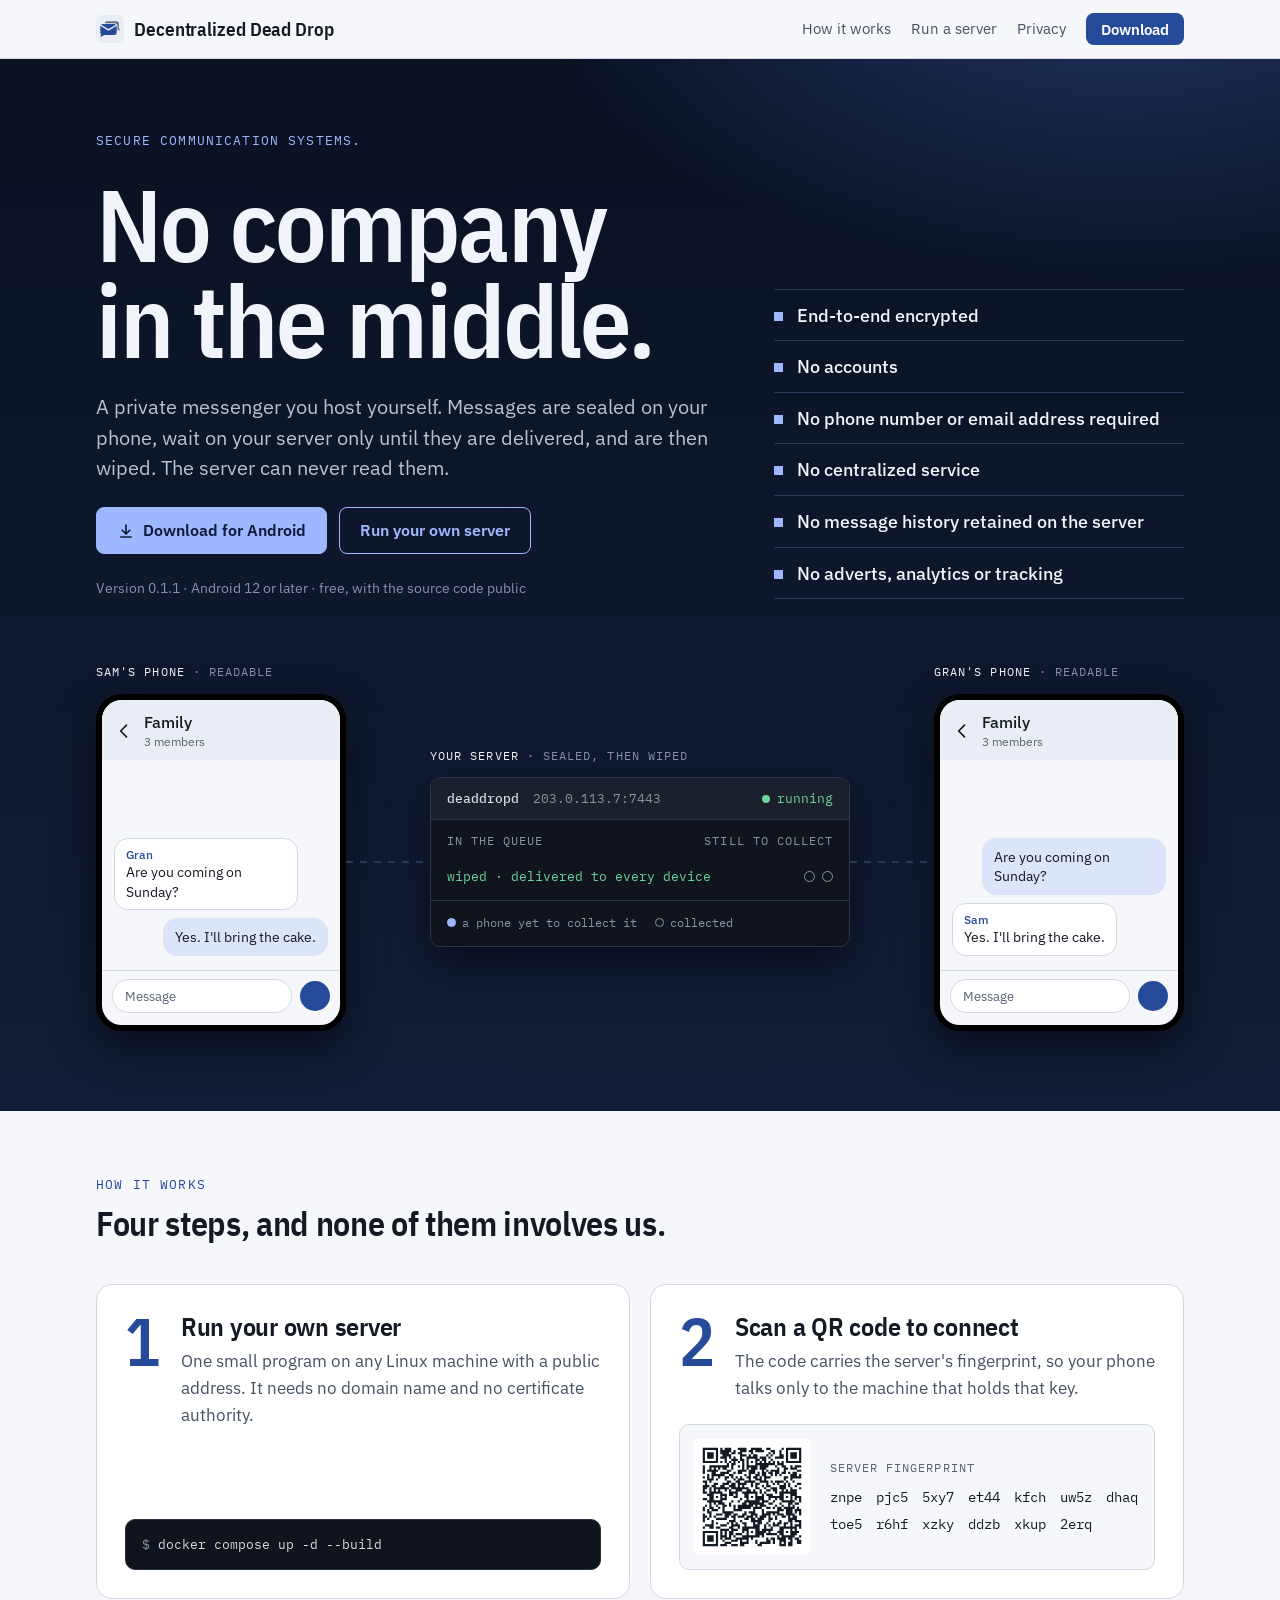
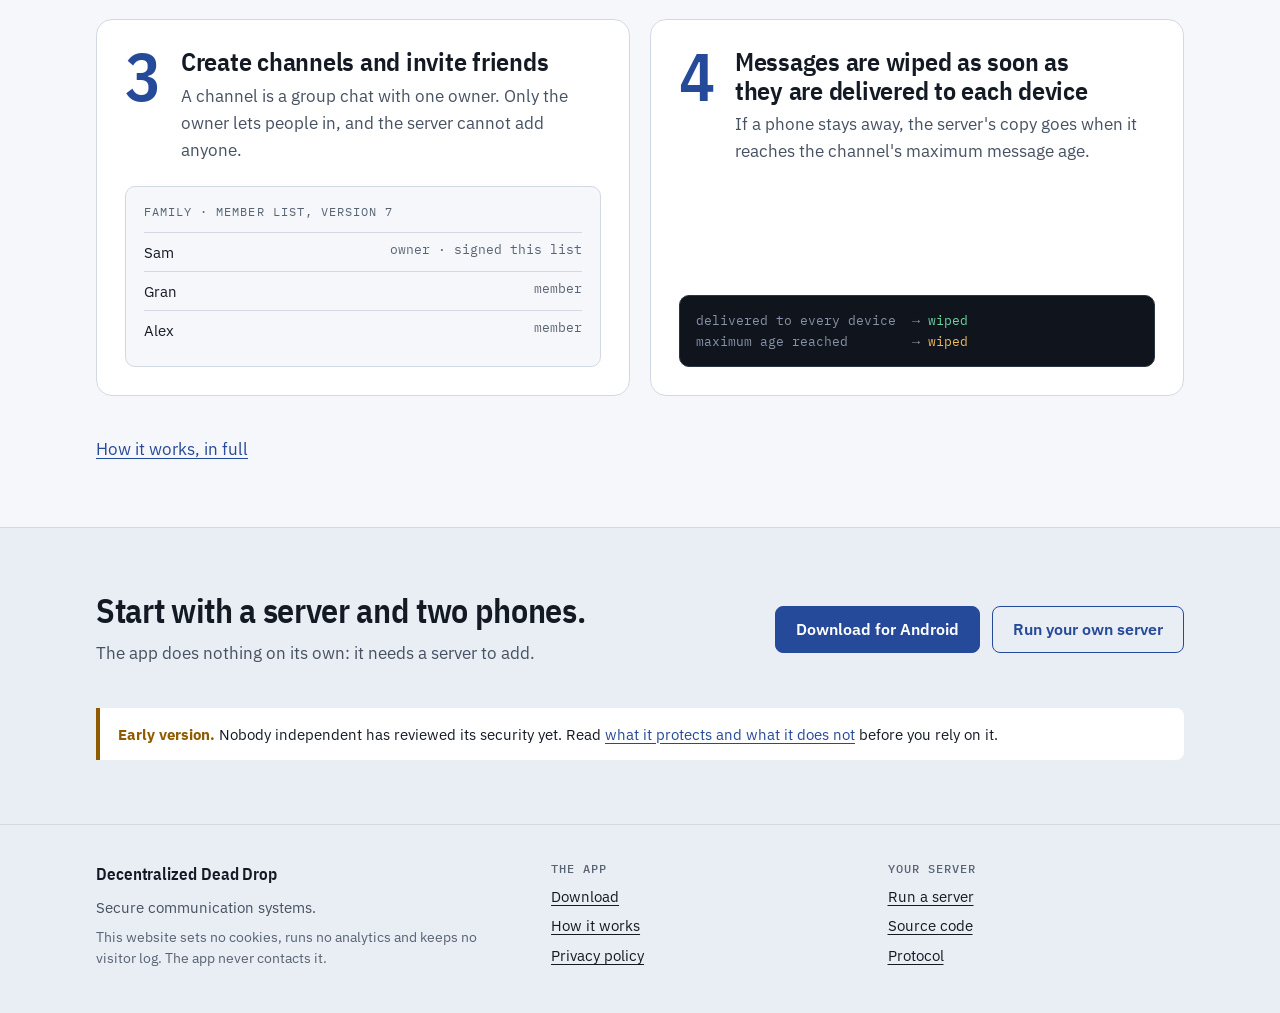
==== commit 45ebc57e: "Version 0.1.1: the icon, and message history in an encrypted database Icon: "sealed conversation", r" ====
--- a/site/index.html
+++ b/site/index.html
@@ -14,7 +14,7 @@
 <header class="top">
   <div class="wrap">
     <a class="brand" href="index.html">
-      <svg viewBox="0 0 32 32" aria-hidden="true"><rect x="3.5" y="14" width="25" height="14.5" rx="3" fill="none" stroke="currentColor" stroke-width="2.6"/><rect x="11" y="3" width="10" height="15" rx="1.6" fill="currentColor"/></svg>
+      <svg viewBox="18 18 72 72" aria-hidden="true"><rect x="18" y="18" width="72" height="72" rx="16" fill="#E9EDF4"/><g transform="translate(54 54) scale(0.96) translate(-54 -54)"><path fill="#68758A" d="M39.81 38.5A6.7 6.7 0 0 1 46.4 33H71.3A6.7 6.7 0 0 1 78 39.7V50.5L80.1 56.6Q80.6 58.3 78.9 57.9L74 56.6V47.2A8.7 8.7 0 0 0 65.3 38.5Z"/><path fill="#264A9A" d="M30.04 42.38A6.7 6.7 0 0 1 34.7 40.5H65.3A6.7 6.7 0 0 1 69.96 42.38L51.3 53.56Q50 54.34 48.7 53.56Z"/><path fill="#264A9A" d="M28.19 45.6A6.7 6.7 0 0 0 28 47.2V63.4A6.7 6.7 0 0 0 29.96 68.14L28.2 73.9Q27.9 75.4 29.4 74.9L38.6 70.1H65.3A6.7 6.7 0 0 0 72 63.4V47.2A6.7 6.7 0 0 0 71.81 45.6L51.3 57.88Q50 58.66 48.7 57.88Z"/></g></svg>
       Decentralized Dead Drop
     </a>
     <nav class="nav" aria-label="Main">
@@ -38,7 +38,7 @@
             <a class="btn" href="download.html"><svg viewBox="0 0 24 24" aria-hidden="true"><path d="M12 4v12m0 0l-5-5m5 5l5-5M5 20h14"/></svg>Download for Android</a>
             <a class="btn ghost" href="server.html">Run your own server</a>
           </div>
-          <p class="small">Version 0.1.0 · Android 12 or later · free, with the source code public</p>
+          <p class="small">Version 0.1.1 · Android 12 or later · free, with the source code public</p>
         </div>
         <ul class="core">
           <li>End-to-end encrypted</li>
